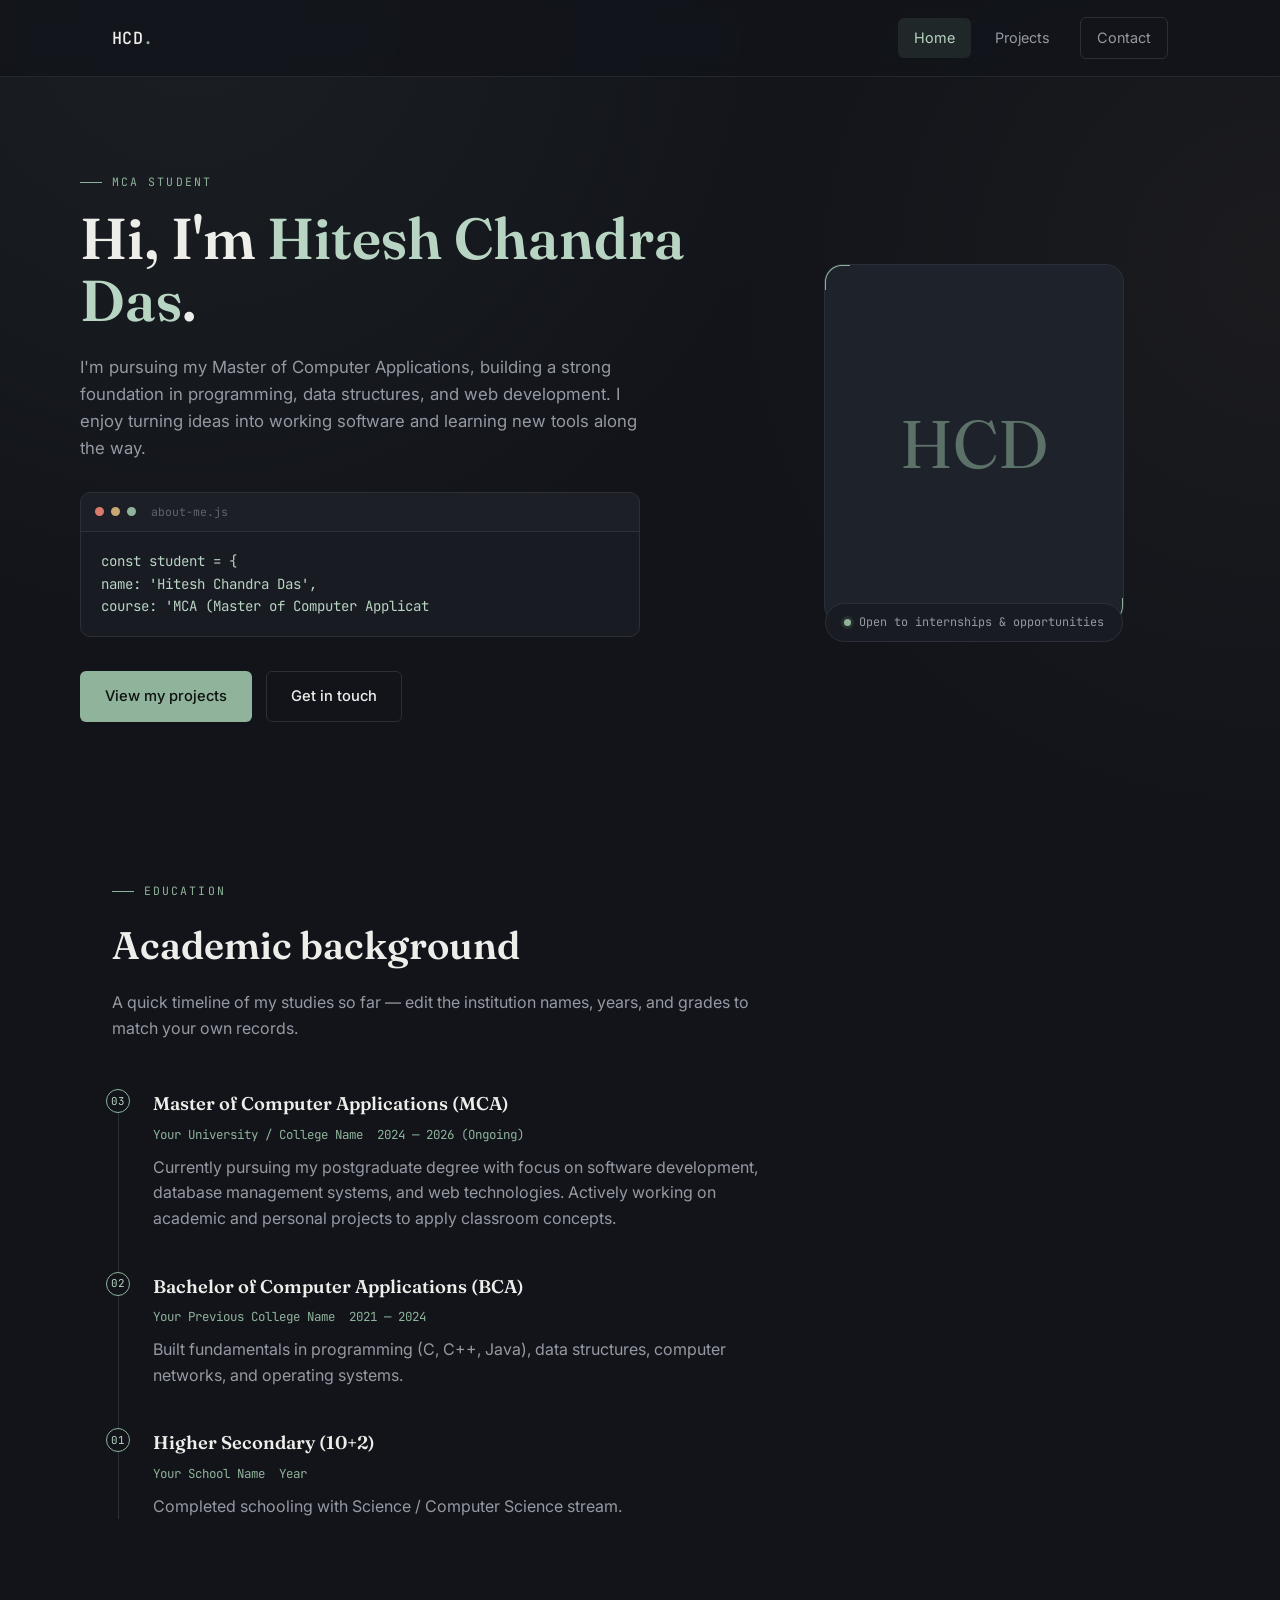
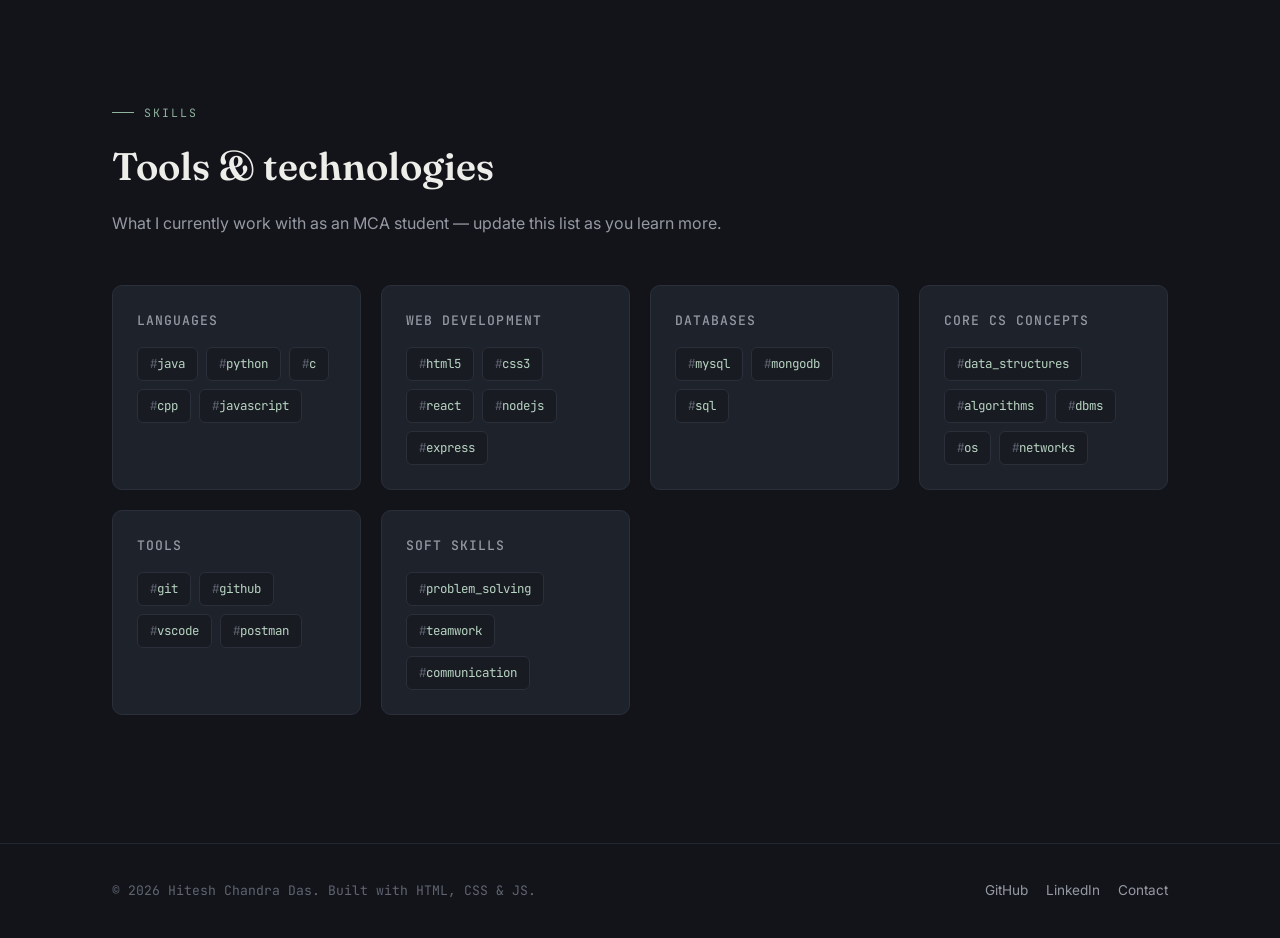
==== index.html @ 02cb1e1f "my first commit as portfolio website" ====
<!DOCTYPE html>
<html lang="en">
<head>
<meta charset="UTF-8">
<meta name="viewport" content="width=device-width, initial-scale=1.0">
<title>Hitesh Chandra Das — MCA Student &amp; Developer</title>
<meta name="description" content="Portfolio of Hitesh Chandra Das, MCA student — education, skills, and projects.">

<link rel="preconnect" href="https://fonts.googleapis.com">
<link rel="preconnect" href="https://fonts.gstatic.com" crossorigin>
<link href="https://fonts.googleapis.com/css2?family=Fraunces:opsz,wght@9..144,500;9..144,600;9..144,700&family=Inter:wght@400;500;600&family=JetBrains+Mono:wght@400;500&display=swap" rel="stylesheet">

<link rel="stylesheet" href="css/style.css">
</head>
<body>

<header class="site-header">
  <div class="wrap">
    <a href="index.html" class="logo">HCD<span>.</span></a>
    <nav class="nav-links">
      <a href="index.html" data-page="index.html">Home</a>
      <a href="projects.html" data-page="projects.html">Projects</a>
      <a href="contact.html" data-page="contact.html" class="nav-cta">Contact</a>
    </nav>
    <button class="nav-toggle" aria-label="Toggle menu" aria-expanded="false">
      <svg width="18" height="14" viewBox="0 0 18 14" fill="none"><path d="M0 1H18M0 7H18M0 13H18" stroke="currentColor" stroke-width="1.5"/></svg>
    </button>
  </div>
</header>

<main>

  <!-- ============ HERO ============ -->
  <section class="hero wrap">
    <div class="hero-copy">
      <span class="eyebrow">MCA Student</span>
      <h1>Hi, I'm <em>Hitesh Chandra Das</em>.</h1>
      <p class="hero-intro">
        I'm pursuing my Master of Computer Applications, building a strong foundation in
        programming, data structures, and web development. I enjoy turning ideas into
        working software and learning new tools along the way.
      </p>

      <div class="terminal">
        <div class="terminal-bar">
          <span class="terminal-dot"></span>
          <span class="terminal-dot"></span>
          <span class="terminal-dot"></span>
          <span class="terminal-label">about-me.js</span>
        </div>
        <div class="terminal-body"><!-- filled by script.js --></div>
      </div>

      <div class="hero-actions">
        <a href="projects.html" class="btn btn-primary">View my projects</a>
        <a href="contact.html" class="btn btn-ghost">Get in touch</a>
      </div>
    </div>

    <div class="hero-photo">
      <div class="photo-frame">
        <!-- Replace this with your own photo:
             put an image at assets/profile.jpg (or .png) and
             uncomment the <img> tag below, then remove the
             .photo-fallback div. -->
        <!-- <img src="assets/profile.jpg" alt="Photo of Hitesh Chandra Das"> -->
        <span class="photo-fallback">HCD</span>
        <span class="photo-corner tl"></span>
        <span class="photo-corner br"></span>
      </div>
      <div class="status-chip">
        <span class="status-dot"></span>
        Open to internships &amp; opportunities
      </div>
    </div>
  </section>

  <!-- ============ EDUCATION ============ -->
  <section class="education">
    <div class="wrap">
      <div class="section-head" data-reveal>
        <span class="eyebrow">Education</span>
        <h2>Academic background</h2>
        <p>A quick timeline of my studies so far — edit the institution names, years, and grades to match your own records.</p>
      </div>

      <div class="timeline">
        <div class="timeline-item" data-index="03" data-reveal>
          <h3>Master of Computer Applications (MCA)</h3>
          <div class="timeline-meta">
            <span>Your University / College Name</span>
            <span>2024 — 2026 (Ongoing)</span>
          </div>
          <p class="desc">
            Currently pursuing my postgraduate degree with focus on software development,
            database management systems, and web technologies. Actively working on academic
            and personal projects to apply classroom concepts.
          </p>
        </div>

        <div class="timeline-item" data-index="02" data-reveal>
          <h3>Bachelor of Computer Applications (BCA)</h3>
          <div class="timeline-meta">
            <span>Your Previous College Name</span>
            <span>2021 — 2024</span>
          </div>
          <p class="desc">
            Built fundamentals in programming (C, C++, Java), data structures,
            computer networks, and operating systems.
          </p>
        </div>

        <div class="timeline-item" data-index="01" data-reveal>
          <h3>Higher Secondary (10+2)</h3>
          <div class="timeline-meta">
            <span>Your School Name</span>
            <span>Year</span>
          </div>
          <p class="desc">
            Completed schooling with Science / Computer Science stream.
          </p>
        </div>
      </div>
    </div>
  </section>

  <!-- ============ SKILLS ============ -->
  <section class="skills">
    <div class="wrap">
      <div class="section-head" data-reveal>
        <span class="eyebrow">Skills</span>
        <h2>Tools &amp; technologies</h2>
        <p>What I currently work with as an MCA student — update this list as you learn more.</p>
      </div>

      <div class="skills-grid">
        <div class="skill-card" data-reveal>
          <h3>Languages</h3>
          <div class="chip-row">
            <span class="chip">java</span>
            <span class="chip">python</span>
            <span class="chip">c</span>
            <span class="chip">cpp</span>
            <span class="chip">javascript</span>
          </div>
        </div>

        <div class="skill-card" data-reveal>
          <h3>Web Development</h3>
          <div class="chip-row">
            <span class="chip">html5</span>
            <span class="chip">css3</span>
            <span class="chip">react</span>
            <span class="chip">nodejs</span>
            <span class="chip">express</span>
          </div>
        </div>

        <div class="skill-card" data-reveal>
          <h3>Databases</h3>
          <div class="chip-row">
            <span class="chip">mysql</span>
            <span class="chip">mongodb</span>
            <span class="chip">sql</span>
          </div>
        </div>

        <div class="skill-card" data-reveal>
          <h3>Core CS Concepts</h3>
          <div class="chip-row">
            <span class="chip">data_structures</span>
            <span class="chip">algorithms</span>
            <span class="chip">dbms</span>
            <span class="chip">os</span>
            <span class="chip">networks</span>
          </div>
        </div>

        <div class="skill-card" data-reveal>
          <h3>Tools</h3>
          <div class="chip-row">
            <span class="chip">git</span>
            <span class="chip">github</span>
            <span class="chip">vscode</span>
            <span class="chip">postman</span>
          </div>
        </div>

        <div class="skill-card" data-reveal>
          <h3>Soft Skills</h3>
          <div class="chip-row">
            <span class="chip">problem_solving</span>
            <span class="chip">teamwork</span>
            <span class="chip">communication</span>
          </div>
        </div>
      </div>
    </div>
  </section>

</main>

<footer class="site-footer">
  <div class="wrap">
    <span class="footer-note">&copy; 2026 Hitesh Chandra Das. Built with HTML, CSS &amp; JS.</span>
    <div class="social-links">
      <a href="https://github.com/your-username" target="_blank" rel="noopener">GitHub</a>
      <a href="https://linkedin.com/in/your-username" target="_blank" rel="noopener">LinkedIn</a>
      <a href="contact.html">Contact</a>
    </div>
  </div>
</footer>

<script src="js/script.js"></script>
</body>
</html>
---- css/style.css ----
/* =============================================================
   Hitesh Chandra Das — Portfolio
   Design tokens
   ============================================================= */
:root {
  --bg:            #12141a;
  --bg-alt:        #181b22;
  --surface:       #1e222b;
  --surface-hover: #262b36;
  --border:        #2a2f3a;
  --border-soft:   #23272f;

  --text:          #edede9;
  --text-muted:    #9599a3;
  --text-faint:    #5f6470;

  --accent:        #8fb39b;   /* muted sage green */
  --accent-strong: #b8d4c2;
  --accent-dim:    rgba(143, 179, 155, 0.12);
  --gold:          #c9a876;   /* soft brass, used sparingly */

  --font-display: 'Fraunces', Georgia, serif;
  --font-body:    'Inter', -apple-system, BlinkMacSystemFont, sans-serif;
  --font-mono:    'JetBrains Mono', 'Courier New', monospace;

  --max-width: 1120px;
  --radius-sm: 6px;
  --radius-md: 10px;
  --radius-lg: 18px;

  color-scheme: dark;
}

/* =============================================================
   Reset
   ============================================================= */
*, *::before, *::after { box-sizing: border-box; }

html { scroll-behavior: smooth; }

@media (prefers-reduced-motion: reduce) {
  html { scroll-behavior: auto; }
  *, *::before, *::after {
    animation-duration: 0.01ms !important;
    animation-iteration-count: 1 !important;
    transition-duration: 0.01ms !important;
  }
}

body {
  margin: 0;
  background: var(--bg);
  color: var(--text);
  font-family: var(--font-body);
  font-size: 16px;
  line-height: 1.6;
  -webkit-font-smoothing: antialiased;
  background-image:
    radial-gradient(circle at 15% 0%, rgba(143, 179, 155, 0.07), transparent 45%),
    radial-gradient(circle at 100% 30%, rgba(201, 168, 118, 0.05), transparent 40%);
  background-attachment: fixed;
}

img { max-width: 100%; display: block; }
a { color: inherit; text-decoration: none; }
ul { list-style: none; margin: 0; padding: 0; }
h1, h2, h3, h4 { font-family: var(--font-display); margin: 0; font-weight: 600; }
p { margin: 0; }
button { font-family: inherit; cursor: pointer; }
::selection { background: var(--accent); color: #10120f; }

:focus-visible {
  outline: 2px solid var(--accent);
  outline-offset: 3px;
  border-radius: 4px;
}

/* =============================================================
   Layout helpers
   ============================================================= */
.wrap {
  max-width: var(--max-width);
  margin: 0 auto;
  padding: 0 32px;
}

.eyebrow {
  font-family: var(--font-mono);
  font-size: 0.72rem;
  letter-spacing: 0.18em;
  text-transform: uppercase;
  color: var(--accent);
  display: inline-flex;
  align-items: center;
  gap: 10px;
}

.eyebrow::before {
  content: '';
  width: 22px;
  height: 1px;
  background: var(--accent);
  display: inline-block;
}

section { padding: 88px 0; }

.section-head { margin-bottom: 48px; max-width: 640px; }

.section-head h2 {
  font-size: clamp(1.7rem, 3vw, 2.4rem);
  margin-top: 14px;
  color: var(--text);
}

.section-head p {
  margin-top: 14px;
  color: var(--text-muted);
  font-size: 1rem;
}

/* =============================================================
   Header / Nav
   ============================================================= */
.site-header {
  position: sticky;
  top: 0;
  z-index: 50;
  background: rgba(18, 20, 26, 0.82);
  backdrop-filter: blur(10px);
  border-bottom: 1px solid var(--border-soft);
}

.site-header .wrap {
  display: flex;
  align-items: center;
  justify-content: space-between;
  height: 76px;
  position: relative;
}

.logo {
  font-family: var(--font-mono);
  font-size: 1.05rem;
  font-weight: 500;
  letter-spacing: 0.02em;
  color: var(--text);
}

.logo span { color: var(--accent); }

.nav-links { display: flex; align-items: center; gap: 8px; }

.nav-links a {
  font-size: 0.9rem;
  color: var(--text-muted);
  padding: 8px 16px;
  border-radius: var(--radius-sm);
  transition: color 0.2s ease, background 0.2s ease;
}

.nav-links a:hover { color: var(--text); background: var(--surface); }

.nav-links a.active {
  color: var(--accent-strong);
  background: var(--accent-dim);
}

.nav-cta { border: 1px solid var(--border); margin-left: 6px; }
.nav-cta:hover { border-color: var(--accent); }

.nav-toggle {
  display: none;
  background: none;
  border: 1px solid var(--border);
  border-radius: var(--radius-sm);
  color: var(--text);
  width: 40px;
  height: 40px;
  align-items: center;
  justify-content: center;
}

/* =============================================================
   Hero
   ============================================================= */
.hero {
  padding: 88px 0 64px;
  display: grid;
  grid-template-columns: 1.15fr 0.85fr;
  gap: 56px;
  align-items: center;
}

.hero-copy h1 {
  font-size: clamp(2.4rem, 5vw, 3.6rem);
  line-height: 1.08;
  margin-top: 16px;
}

.hero-copy h1 em { font-style: normal; color: var(--accent-strong); }

.hero-intro {
  margin-top: 22px;
  color: var(--text-muted);
  font-size: 1.05rem;
  max-width: 52ch;
}

.terminal {
  margin-top: 30px;
  background: var(--bg-alt);
  border: 1px solid var(--border);
  border-radius: var(--radius-md);
  overflow: hidden;
  max-width: 560px;
}

.terminal-bar {
  display: flex;
  align-items: center;
  gap: 7px;
  padding: 10px 14px;
  border-bottom: 1px solid var(--border);
  background: rgba(255,255,255,0.02);
}

.terminal-dot { width: 9px; height: 9px; border-radius: 50%; background: var(--border); }
.terminal-dot:nth-child(1) { background: #d97b6c; }
.terminal-dot:nth-child(2) { background: #c9a876; }
.terminal-dot:nth-child(3) { background: #8fb39b; }

.terminal-label {
  margin-left: 8px;
  font-family: var(--font-mono);
  font-size: 0.72rem;
  color: var(--text-faint);
}

.terminal-body {
  padding: 18px 20px;
  font-family: var(--font-mono);
  font-size: 0.88rem;
  color: var(--accent-strong);
  min-height: 92px;
}

.terminal-body .muted { color: var(--text-faint); }
.terminal-body .string { color: var(--gold); }
.terminal-body .string-line { color: var(--gold); }
.terminal-body .cursor {
  display: inline-block;
  width: 7px;
  height: 1em;
  background: var(--accent);
  margin-left: 2px;
  vertical-align: middle;
  animation: blink 1s steps(1) infinite;
}

@keyframes blink { 50% { opacity: 0; } }

.hero-actions { margin-top: 34px; display: flex; gap: 14px; flex-wrap: wrap; }

.btn {
  display: inline-flex;
  align-items: center;
  gap: 8px;
  padding: 13px 24px;
  border-radius: var(--radius-sm);
  font-size: 0.92rem;
  font-weight: 500;
  border: 1px solid transparent;
  transition: transform 0.2s ease, background 0.2s ease, border-color 0.2s ease, color 0.2s ease;
}

.btn-primary { background: var(--accent); color: #0e120f; }
.btn-primary:hover { background: var(--accent-strong); transform: translateY(-2px); }

.btn-ghost { border-color: var(--border); color: var(--text); }
.btn-ghost:hover { border-color: var(--accent); color: var(--accent-strong); transform: translateY(-2px); }

/* Photo frame */
.hero-photo { position: relative; justify-self: center; }

.photo-frame {
  width: 300px;
  height: 360px;
  border-radius: var(--radius-lg);
  border: 1px solid var(--border);
  background: var(--surface);
  position: relative;
  overflow: hidden;
  display: flex;
  align-items: center;
  justify-content: center;
}

.photo-frame img { width: 100%; height: 100%; object-fit: cover; }

.photo-fallback {
  font-family: var(--font-display);
  font-size: 4.2rem;
  color: var(--accent);
  opacity: 0.55;
}

.photo-corner { position: absolute; width: 26px; height: 26px; border: 2px solid var(--accent); }
.photo-corner.tl { top: -1px; left: -1px; border-right: none; border-bottom: none; border-top-left-radius: var(--radius-lg); }
.photo-corner.br { bottom: -1px; right: -1px; border-left: none; border-top: none; border-bottom-right-radius: var(--radius-lg); }

.status-chip {
  position: absolute;
  bottom: -18px;
  left: 50%;
  transform: translateX(-50%);
  background: var(--bg-alt);
  border: 1px solid var(--border);
  padding: 9px 18px;
  border-radius: 999px;
  font-family: var(--font-mono);
  font-size: 0.74rem;
  color: var(--text-muted);
  display: flex;
  align-items: center;
  gap: 8px;
  white-space: nowrap;
}

.status-dot { width: 7px; height: 7px; border-radius: 50%; background: var(--accent); box-shadow: 0 0 0 3px var(--accent-dim); }

/* =============================================================
   Timeline (Education)
   ============================================================= */
.timeline { border-left: 1px solid var(--border); margin-left: 6px; }

.timeline-item { position: relative; padding: 0 0 40px 34px; }
.timeline-item:last-child { padding-bottom: 0; }

.timeline-item::before {
  content: attr(data-index);
  position: absolute;
  left: -13px;
  top: 0;
  width: 24px;
  height: 24px;
  border-radius: 50%;
  background: var(--bg);
  border: 1px solid var(--accent);
  color: var(--accent-strong);
  font-family: var(--font-mono);
  font-size: 0.68rem;
  display: flex;
  align-items: center;
  justify-content: center;
}

.timeline-item h3 { font-size: 1.15rem; color: var(--text); }

.timeline-meta {
  margin-top: 6px;
  font-family: var(--font-mono);
  font-size: 0.78rem;
  color: var(--accent);
  display: flex;
  gap: 14px;
  flex-wrap: wrap;
}

.timeline-item p.desc { margin-top: 10px; color: var(--text-muted); max-width: 62ch; }

/* =============================================================
   Skills
   ============================================================= */
.skills-grid {
  display: grid;
  grid-template-columns: repeat(auto-fit, minmax(230px, 1fr));
  gap: 20px;
}

.skill-card {
  background: var(--surface);
  border: 1px solid var(--border);
  border-radius: var(--radius-md);
  padding: 24px;
}

.skill-card h3 {
  font-family: var(--font-mono);
  font-size: 0.82rem;
  text-transform: uppercase;
  letter-spacing: 0.08em;
  color: var(--text-muted);
  font-weight: 500;
}

.chip-row { margin-top: 16px; display: flex; flex-wrap: wrap; gap: 8px; }

.chip {
  font-family: var(--font-mono);
  font-size: 0.78rem;
  padding: 6px 12px;
  border-radius: 6px;
  background: var(--bg-alt);
  border: 1px solid var(--border);
  color: var(--accent-strong);
}

.chip::before { content: '#'; color: var(--text-faint); }

/* =============================================================
   Cards / Projects
   ============================================================= */
.project-grid {
  display: grid;
  grid-template-columns: repeat(auto-fit, minmax(300px, 1fr));
  gap: 24px;
}

.project-card {
  background: var(--surface);
  border: 1px solid var(--border);
  border-radius: var(--radius-lg);
  padding: 28px;
  display: flex;
  flex-direction: column;
  gap: 16px;
  transition: border-color 0.2s ease, transform 0.2s ease;
}

.project-card:hover { border-color: var(--accent); transform: translateY(-4px); }

.project-top { display: flex; align-items: flex-start; justify-content: space-between; gap: 12px; }

.project-index { font-family: var(--font-mono); font-size: 0.72rem; color: var(--text-faint); }

.project-card h3 { font-size: 1.28rem; margin-top: 4px; }

.project-card p.desc { color: var(--text-muted); font-size: 0.94rem; }

.project-tags { display: flex; flex-wrap: wrap; gap: 8px; }

.project-links {
  margin-top: auto;
  display: flex;
  gap: 18px;
  padding-top: 8px;
  border-top: 1px solid var(--border-soft);
}

.project-links a { font-size: 0.85rem; color: var(--text); display: inline-flex; align-items: center; gap: 6px; }
.project-links a:hover { color: var(--accent-strong); }

/* =============================================================
   Contact
   ============================================================= */
.contact-grid { display: grid; grid-template-columns: 0.9fr 1.1fr; gap: 48px; }

.contact-info-list { display: flex; flex-direction: column; gap: 22px; }

.contact-info-item {
  display: flex;
  gap: 16px;
  align-items: flex-start;
  padding: 18px;
  background: var(--surface);
  border: 1px solid var(--border);
  border-radius: var(--radius-md);
}

.contact-info-item .icon {
  width: 38px;
  height: 38px;
  border-radius: var(--radius-sm);
  background: var(--accent-dim);
  color: var(--accent-strong);
  display: flex;
  align-items: center;
  justify-content: center;
  flex-shrink: 0;
}

.contact-info-item h4 { font-size: 0.95rem; font-family: var(--font-body); color: var(--text); }
.contact-info-item p, .contact-info-item a { margin-top: 4px; color: var(--text-muted); font-size: 0.9rem; }
.contact-info-item a:hover { color: var(--accent-strong); }

.contact-form {
  background: var(--surface);
  border: 1px solid var(--border);
  border-radius: var(--radius-lg);
  padding: 32px;
}

.form-row { margin-bottom: 20px; }

.form-row label {
  display: block;
  font-family: var(--font-mono);
  font-size: 0.72rem;
  letter-spacing: 0.06em;
  text-transform: uppercase;
  color: var(--text-muted);
  margin-bottom: 8px;
}

.form-row input,
.form-row textarea {
  width: 100%;
  background: var(--bg-alt);
  border: 1px solid var(--border);
  border-radius: var(--radius-sm);
  padding: 12px 14px;
  color: var(--text);
  font-family: var(--font-body);
  font-size: 0.94rem;
  resize: vertical;
  transition: border-color 0.2s ease;
}

.form-row input:focus,
.form-row textarea:focus { border-color: var(--accent); outline: none; }

.form-row .error {
  display: none;
  margin-top: 6px;
  color: #d97b6c;
  font-size: 0.78rem;
  font-family: var(--font-mono);
}

.form-row.invalid input,
.form-row.invalid textarea { border-color: #d97b6c; }
.form-row.invalid .error { display: block; }

.form-status {
  margin-top: 16px;
  font-family: var(--font-mono);
  font-size: 0.82rem;
  color: var(--accent-strong);
  display: none;
}
.form-status.visible { display: block; }

/* =============================================================
   Footer
   ============================================================= */
.site-footer { border-top: 1px solid var(--border-soft); padding: 36px 0; margin-top: 40px; }

.site-footer .wrap {
  display: flex;
  align-items: center;
  justify-content: space-between;
  flex-wrap: wrap;
  gap: 16px;
}

.footer-note { color: var(--text-faint); font-size: 0.82rem; font-family: var(--font-mono); }

.social-links { display: flex; gap: 18px; }
.social-links a { font-size: 0.85rem; color: var(--text-muted); }
.social-links a:hover { color: var(--accent-strong); }

/* =============================================================
   Page intro (Projects / Contact top banners)
   ============================================================= */
.page-hero { padding: 72px 0 32px; }
.page-hero h1 { font-size: clamp(2rem, 4vw, 2.9rem); margin-top: 16px; }
.page-hero p { margin-top: 16px; color: var(--text-muted); max-width: 60ch; }

/* =============================================================
   Responsive
   ============================================================= */
@media (max-width: 880px) {
  .hero { grid-template-columns: 1fr; }
  .hero-photo { order: -1; margin-bottom: 24px; }
  .contact-grid { grid-template-columns: 1fr; }
  .nav-links { display: none; }
  .nav-toggle { display: flex; }

  .site-header.nav-open .nav-links {
    display: flex;
    position: absolute;
    top: 76px;
    left: 0;
    right: 0;
    background: var(--bg-alt);
    border-bottom: 1px solid var(--border);
    flex-direction: column;
    align-items: stretch;
    padding: 12px;
    gap: 4px;
  }
}

@media (max-width: 520px) {
  .wrap { padding: 0 20px; }
  section { padding: 64px 0; }
  .photo-frame { width: 100%; max-width: 280px; height: 320px; }
}
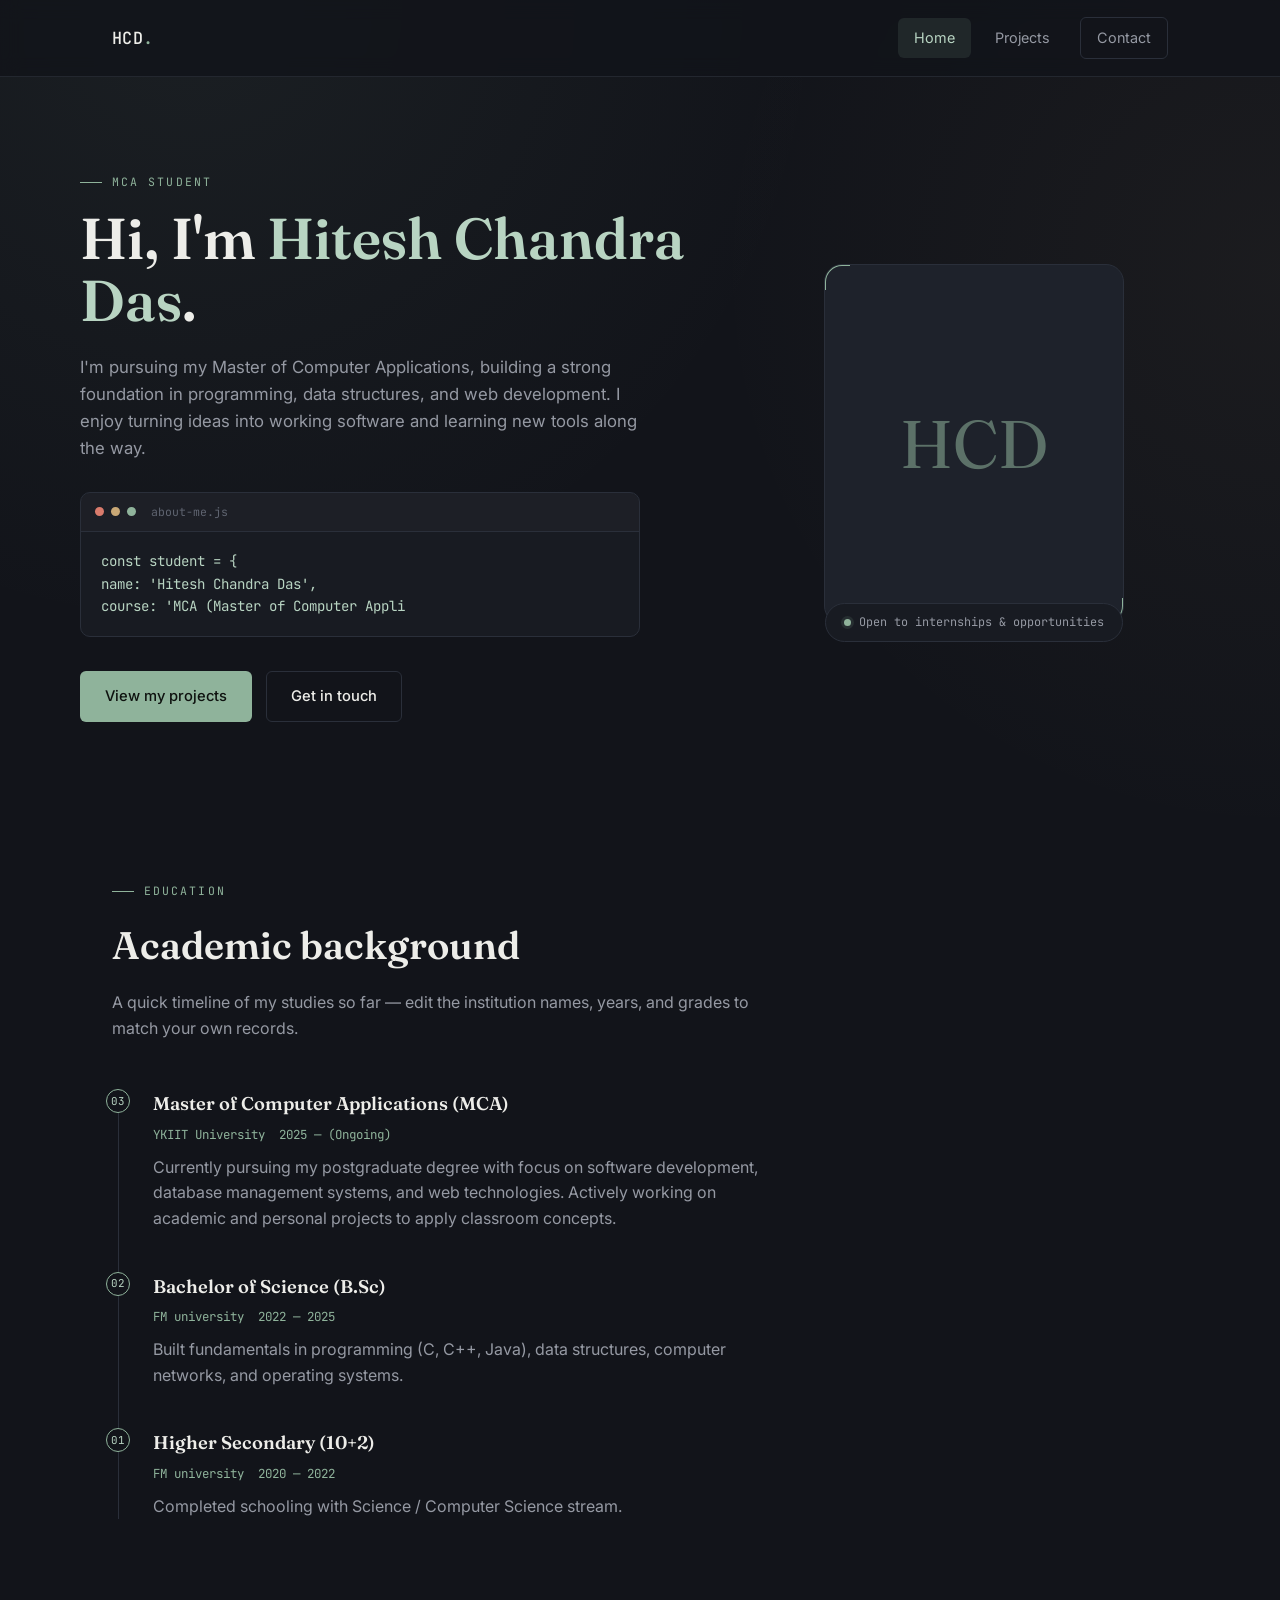
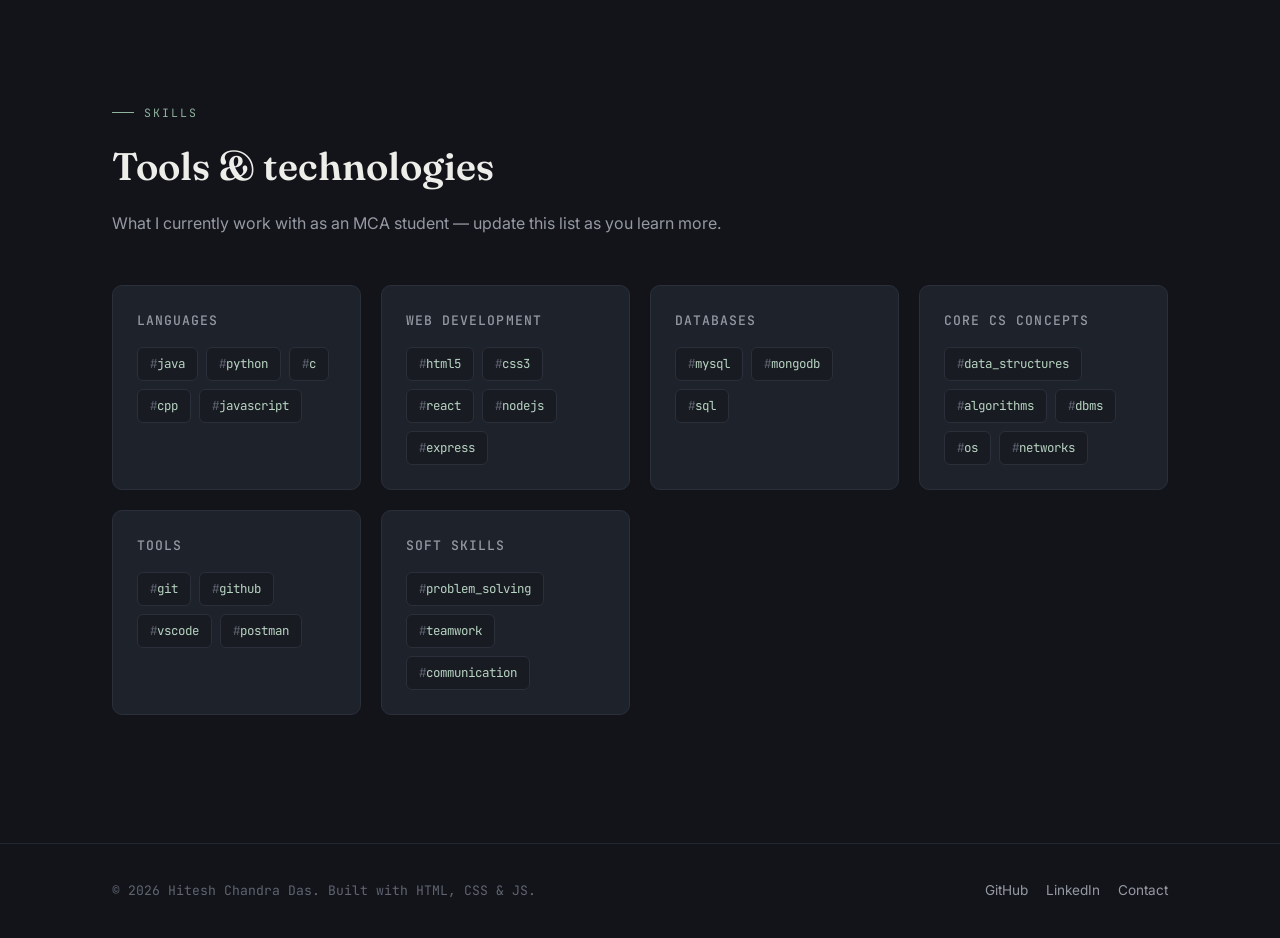
==== commit 4d4741e2: "upgrade the education section" ====
--- a/index.html
+++ b/index.html
@@ -88,8 +88,8 @@
         <div class="timeline-item" data-index="03" data-reveal>
           <h3>Master of Computer Applications (MCA)</h3>
           <div class="timeline-meta">
-            <span>Your University / College Name</span>
-            <span>2024 — 2026 (Ongoing)</span>
+            <span>YKIIT University</span>
+            <span>2025 —  (Ongoing)</span>
           </div>
           <p class="desc">
             Currently pursuing my postgraduate degree with focus on software development,
@@ -99,10 +99,10 @@
         </div>
 
         <div class="timeline-item" data-index="02" data-reveal>
-          <h3>Bachelor of Computer Applications (BCA)</h3>
+          <h3>Bachelor of Science (B.Sc)</h3>
           <div class="timeline-meta">
-            <span>Your Previous College Name</span>
-            <span>2021 — 2024</span>
+            <span>FM university</span>
+            <span>2022 — 2025</span>
           </div>
           <p class="desc">
             Built fundamentals in programming (C, C++, Java), data structures,
@@ -113,8 +113,8 @@
         <div class="timeline-item" data-index="01" data-reveal>
           <h3>Higher Secondary (10+2)</h3>
           <div class="timeline-meta">
-            <span>Your School Name</span>
-            <span>Year</span>
+            <span>FM university</span>
+            <span>2020 — 2022</span>
           </div>
           <p class="desc">
             Completed schooling with Science / Computer Science stream.
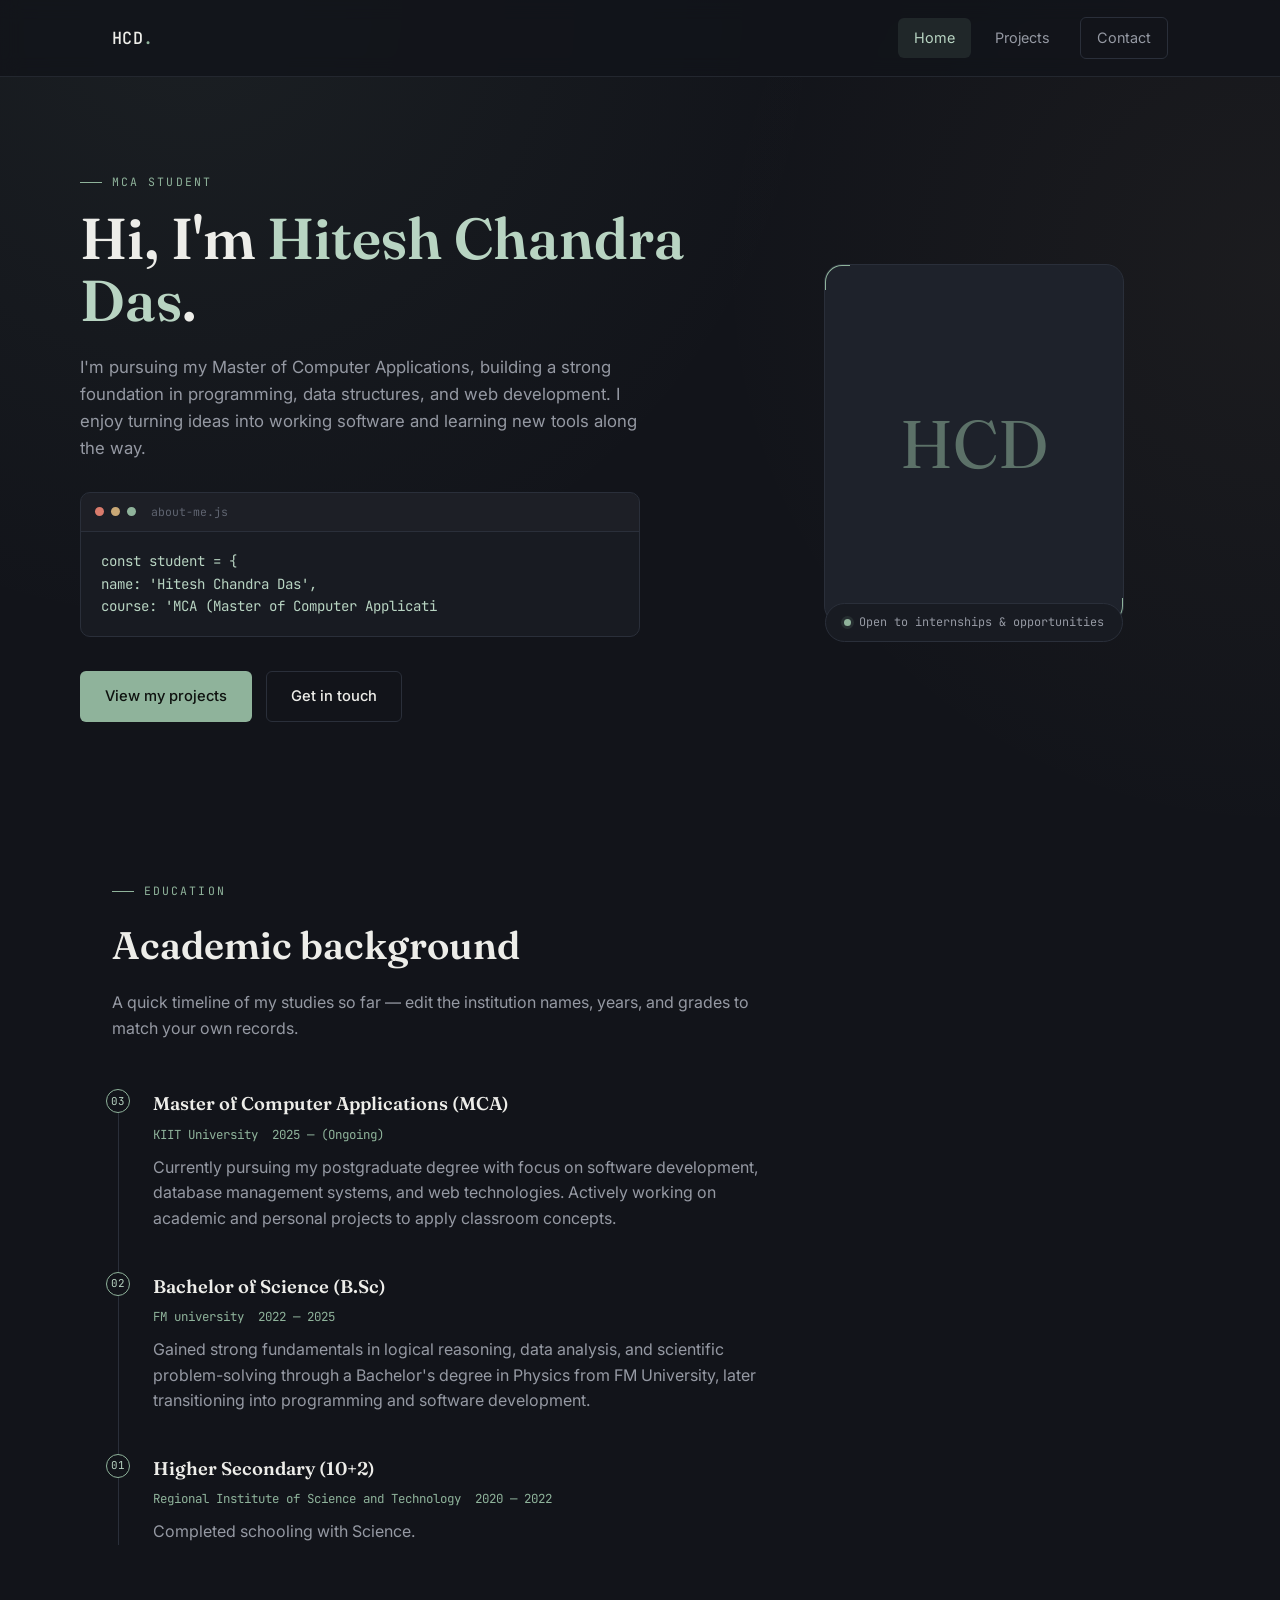
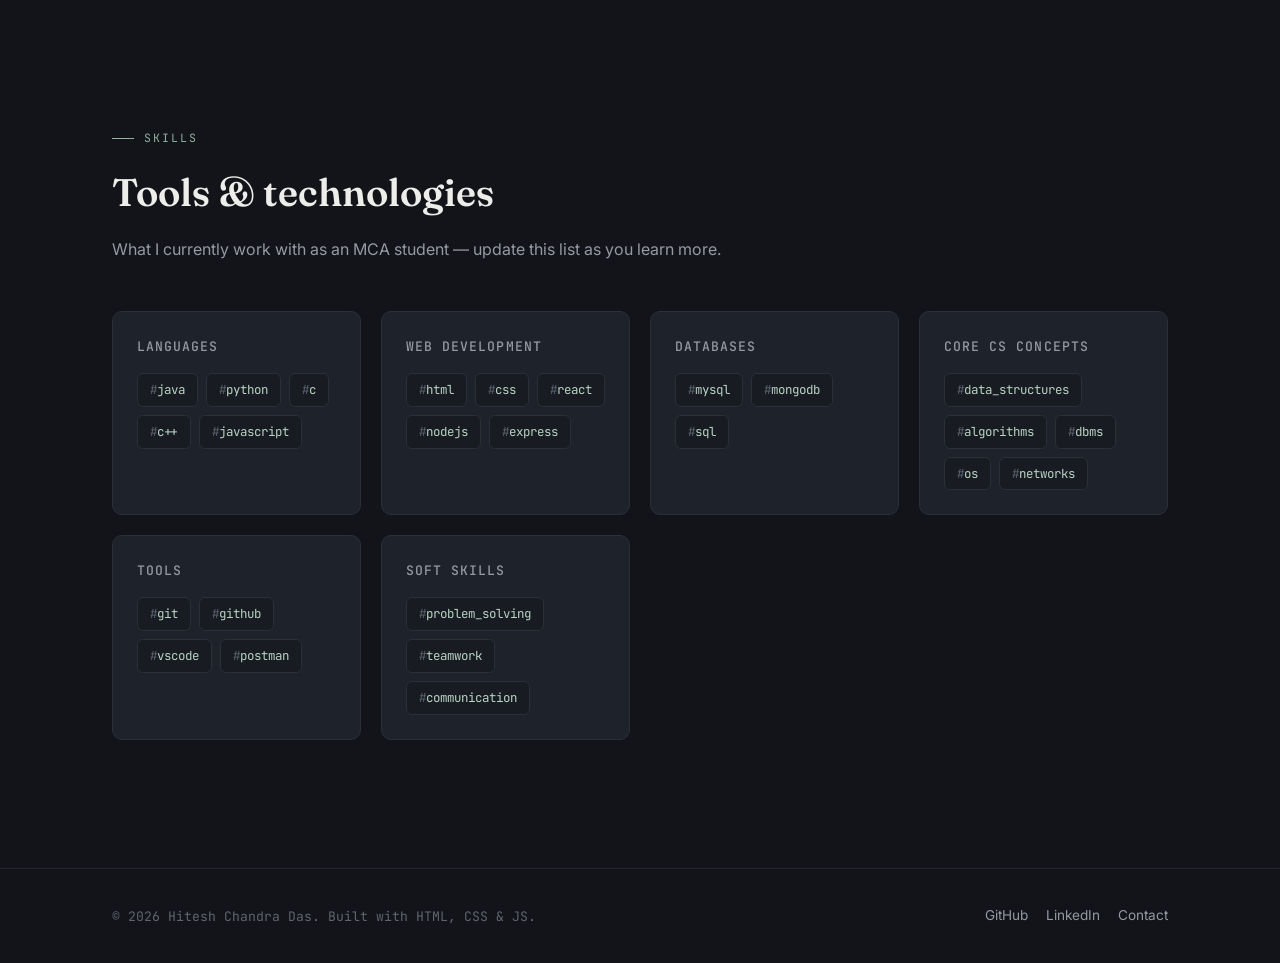
==== commit 8f23fa28: "upgrade educational and contact details" ====
--- a/index.html
+++ b/index.html
@@ -88,7 +88,7 @@
         <div class="timeline-item" data-index="03" data-reveal>
           <h3>Master of Computer Applications (MCA)</h3>
           <div class="timeline-meta">
-            <span>YKIIT University</span>
+            <span>KIIT University</span>
             <span>2025 —  (Ongoing)</span>
           </div>
           <p class="desc">
@@ -105,19 +105,21 @@
             <span>2022 — 2025</span>
           </div>
           <p class="desc">
-            Built fundamentals in programming (C, C++, Java), data structures,
-            computer networks, and operating systems.
+            Gained strong fundamentals in logical reasoning, data analysis, and
+            scientific problem-solving through a Bachelor's degree in
+            Physics from FM University, later transitioning into
+            programming and software development.
           </p>
         </div>
 
         <div class="timeline-item" data-index="01" data-reveal>
           <h3>Higher Secondary (10+2)</h3>
           <div class="timeline-meta">
-            <span>FM university</span>
+            <span>Regional Institute of Science and Technology</span>
             <span>2020 — 2022</span>
           </div>
           <p class="desc">
-            Completed schooling with Science / Computer Science stream.
+            Completed schooling with Science.
           </p>
         </div>
       </div>
@@ -140,7 +142,7 @@
             <span class="chip">java</span>
             <span class="chip">python</span>
             <span class="chip">c</span>
-            <span class="chip">cpp</span>
+            <span class="chip">c++</span>
             <span class="chip">javascript</span>
           </div>
         </div>
@@ -148,8 +150,8 @@
         <div class="skill-card" data-reveal>
           <h3>Web Development</h3>
           <div class="chip-row">
-            <span class="chip">html5</span>
-            <span class="chip">css3</span>
+            <span class="chip">html</span>
+            <span class="chip">css</span>
             <span class="chip">react</span>
             <span class="chip">nodejs</span>
             <span class="chip">express</span>
@@ -204,8 +206,8 @@
   <div class="wrap">
     <span class="footer-note">&copy; 2026 Hitesh Chandra Das. Built with HTML, CSS &amp; JS.</span>
     <div class="social-links">
-      <a href="https://github.com/your-username" target="_blank" rel="noopener">GitHub</a>
-      <a href="https://linkedin.com/in/your-username" target="_blank" rel="noopener">LinkedIn</a>
+      <a href="https://github.com/mrhiteshdas" target="_blank" rel="noopener">GitHub</a>
+      <a href="https://linkedin.com/in/dashitesh" target="_blank" rel="noopener">LinkedIn</a>
       <a href="contact.html">Contact</a>
     </div>
   </div>
